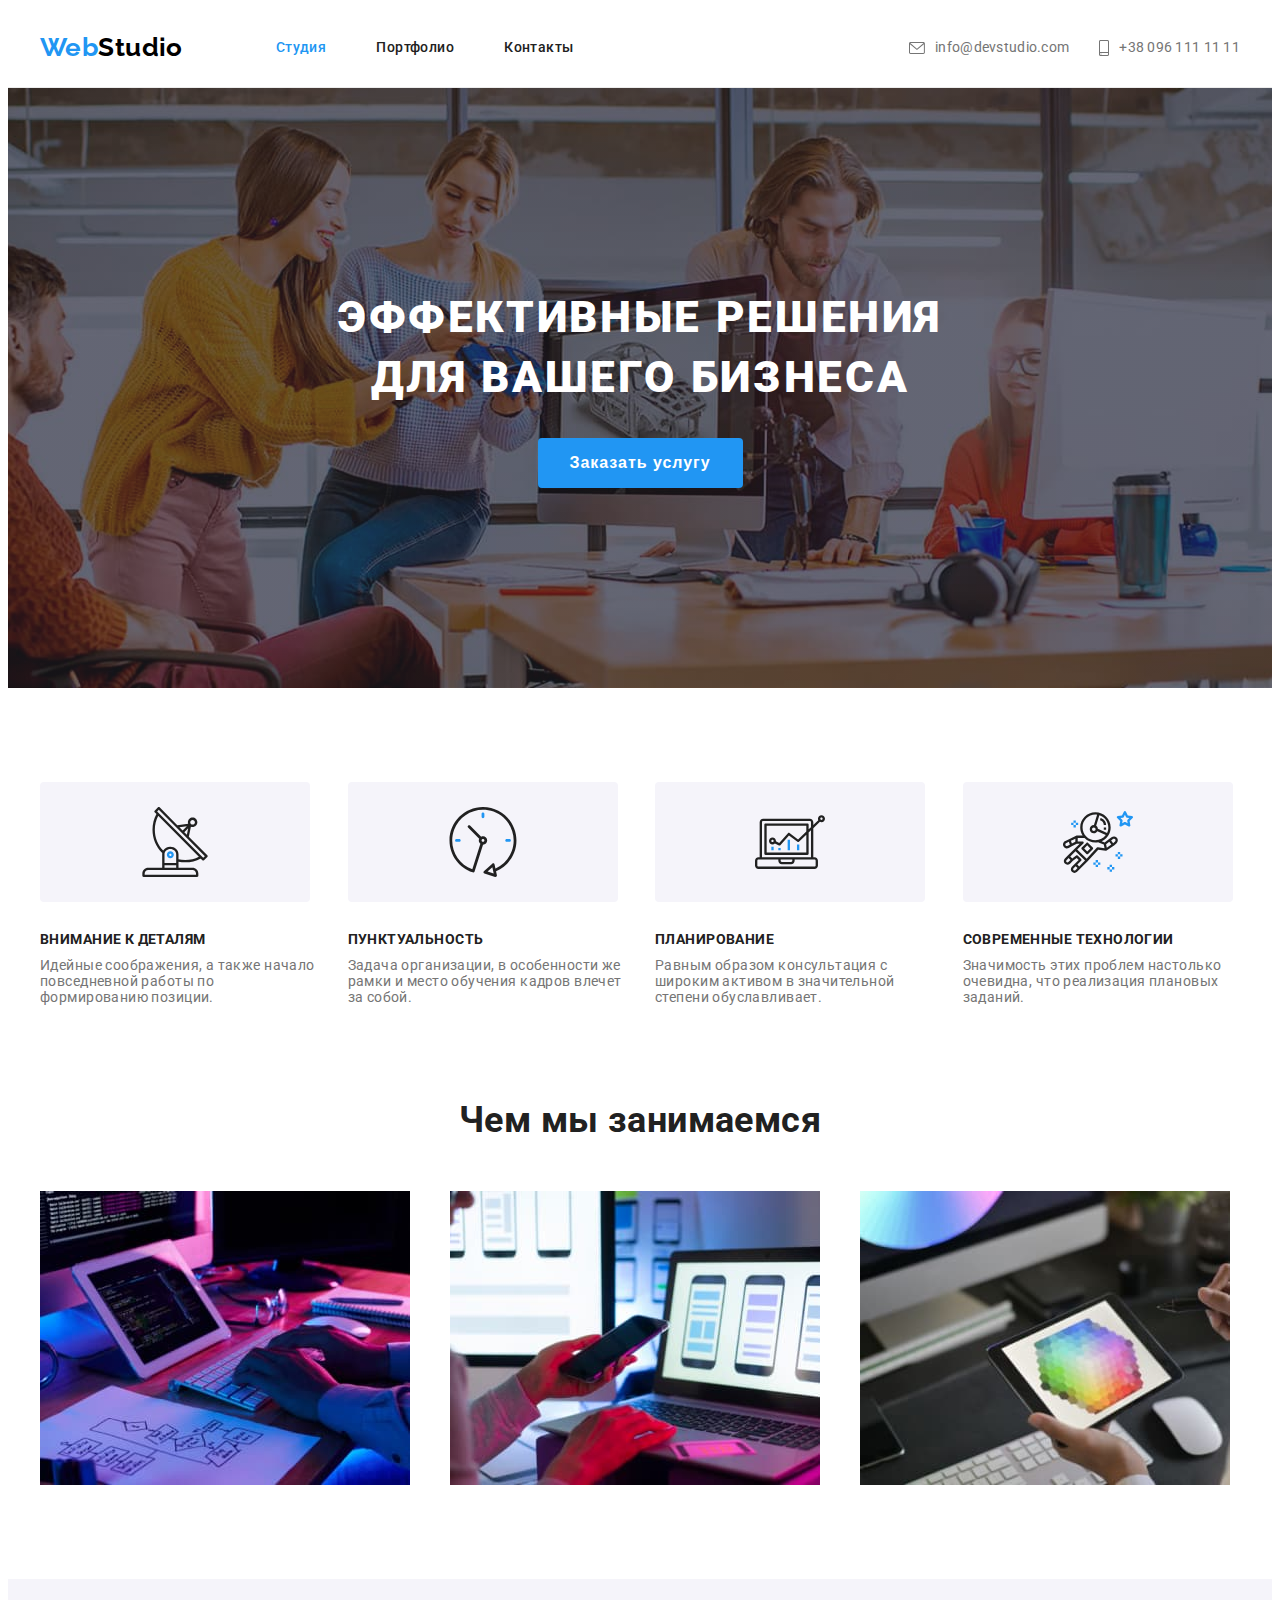
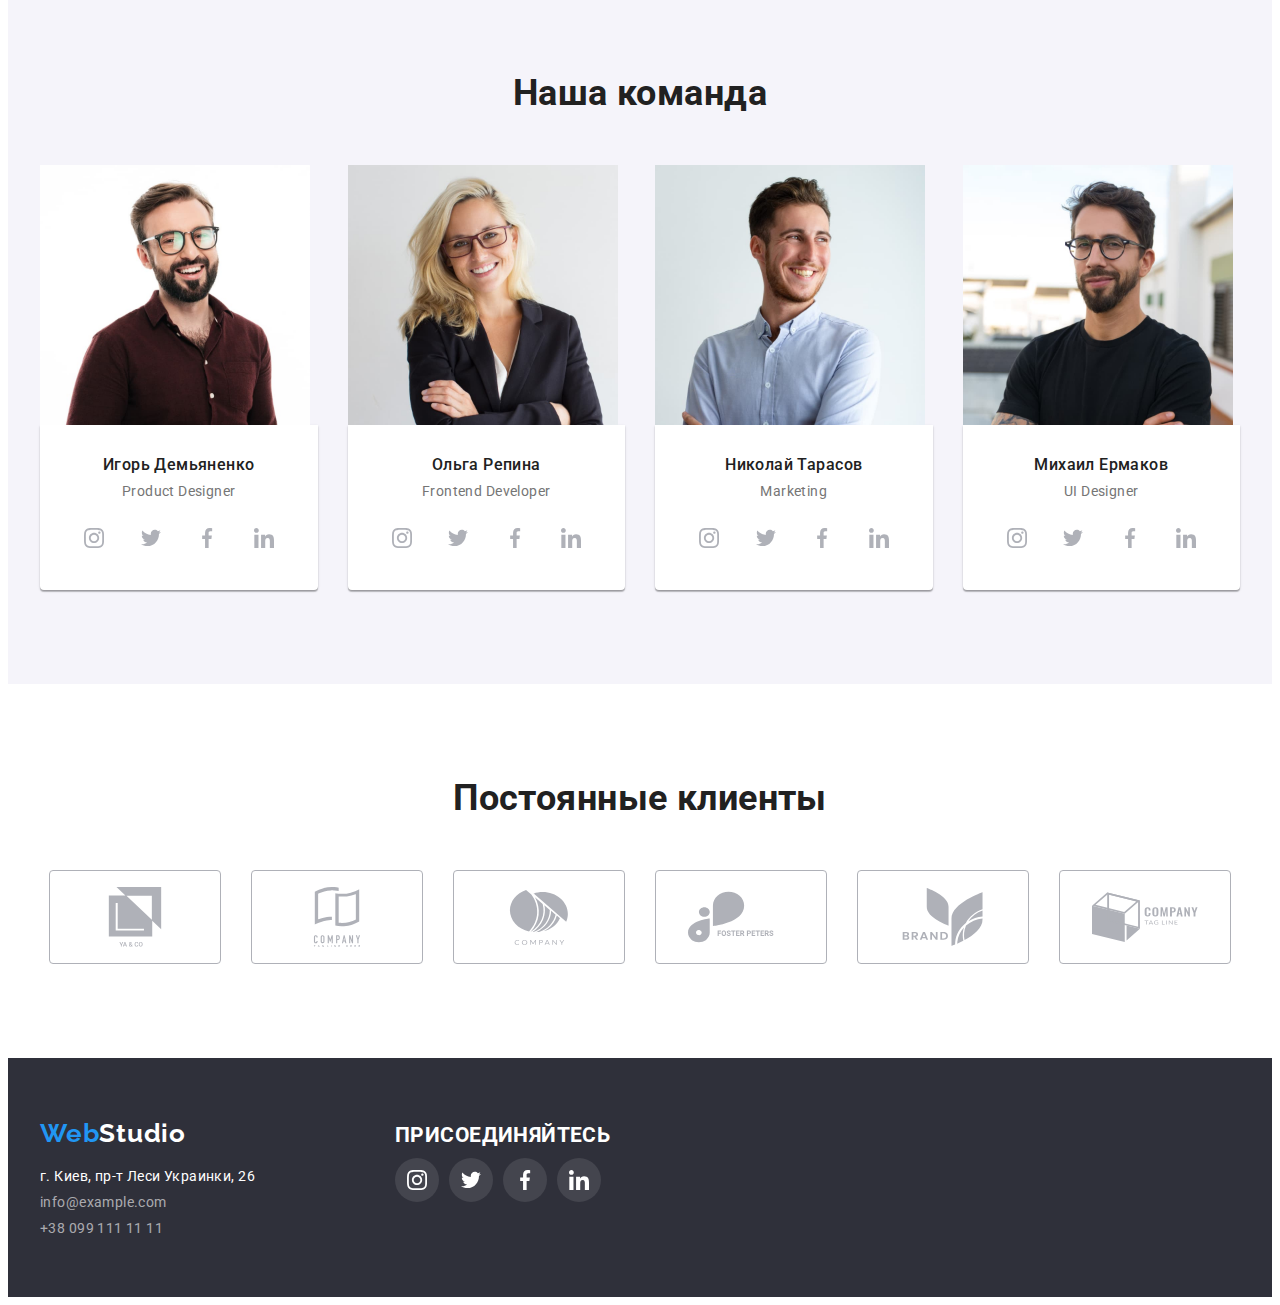
==== index.html @ d31f264c "Выполнение дз 04" ====
<!DOCTYPE html>
<html lang="ru">
  <head>
    <meta charset="UTF-8" />
    <meta http-equiv="X-UA-Compatible" content="IE=edge" />
    <meta name="viewport" content="width=device-width, initial-scale=1.0" />
    <link rel="preconnect" href="https://fonts.googleapis.com" />
    <link rel="preconnect" href="https://fonts.gstatic.com" crossorigin />
    <link href="https://fonts.googleapis.com/css2?family=Raleway:wght@700&family=Roboto:wght@400;500;700;900&display=swap" rel="stylesheet" />
    <link rel="stylesheet" href="https://cdnjs.cloudflare.com/ajax/libs/modern-normalize/1.1.0/modern-normalize.min.css" integrity="sha512-wpPYUAdjBVSE4KJnH1VR1HeZfpl1ub8YT/NKx4PuQ5NmX2tKuGu6U/JRp5y+Y8XG2tV+wKQpNHVUX03MfMFn9Q==" crossorigin="anonymous" referrerpolicy="no-referrer" />
    <title>Студия</title>
    <link rel="stylesheet" href="./css/styles.css" />
  </head>
  <body>
    <header class="main-header">
      <div class="container flex-container">
        <a class="logo-studio" lang="en" href=""><span class="logo-web">Web</span>Studio</a>
        <nav>
          <ul class="navigation">
            <li class="nav-item">
              <a href="./index.html" class="nav-link current">Студия</a>
            </li>
            <li class="nav-item">
              <a href="./portfolio.html" class="nav-link">Портфолио</a>
            </li>
            <li class="nav-item">
              <a href="" class="nav-link">Контакты</a>
            </li>
          </ul>
        </nav>
        <ul class="contacts">
          <li class="contacts-link-item">
            <a class="contacts-link mail" href="mailto:info@devstudio.com">
              <svg class="contacts-link-icon" width="16" height="12">
                <use href="./images/icons.svg#icon-envelope"></use>
              </svg>
              info@devstudio.com</a
            >
          </li>
          <li class="contacts-link-item">
            <a class="contacts-link" href="tel:+380961111111">
              <svg class="contacts-link-icon" width="10" height="16">
                <use href="./images/icons.svg#icon-smartphone"></use>
              </svg>
              +38 096 111 11 11</a
            >
          </li>
        </ul>
      </div>
    </header>
    <main>
      <section class="hero section">
        <div class="container">
          <h1 class="hero-title">Эффективные решения <span class="main-title">для вашего бизнеса</span></h1>
          <button type="button" class="hero-btn">Заказать услугу</button>
        </div>
      </section>

      <section class="specifications section">
        <div class="container">
          <h2 hidden class="title">Характеристики</h2>
          <ul class="specifications-list">
            <li class="specifications-item">
              <div class="container-svg">
                <svg class="specifications-icon" width="70" height="70">
                  <use href="./images/icons.svg#icon-antenna"></use>
                </svg>
              </div>
              <h3 class="subtitle">Внимание к деталям</h3>
              <p>Идейные соображения, а также начало повседневной работы по формированию позиции.</p>
            </li>
            <li class="specifications-item">
              <div class="container-svg">
                <svg class="specifications-icon" width="70" height="70">
                  <use href="./images/icons.svg#icon-clock"></use>
                </svg>
              </div>
              <h3 class="subtitle">Пунктуальность</h3>
              <p>Задача организации, в особенности же рамки и место обучения кадров влечет за собой.</p>
            </li>
            <li class="specifications-item">
              <div class="container-svg">
                <svg class="specifications-icon" width="70" height="70">
                  <use href="./images/icons.svg#icon-diagram"></use>
                </svg>
              </div>

              <h3 class="subtitle">Планирование</h3>
              <p>Равным образом консультация с широким активом в значительной степени обуславливает.</p>
            </li>
            <li class="specifications-item">
              <div class="container-svg">
                <svg class="specifications-icon" width="70" height="70">
                  <use href="./images/icons.svg#icon-astronaut"></use>
                </svg>
              </div>
              <h3 class="subtitle">Современные технологии</h3>
              <p>Значимость этих проблем настолько очевидна, что реализация плановых заданий.</p>
            </li>
          </ul>
          <h2 class="title">Чем мы занимаемся</h2>
          <ul class="examples">
            <li class="examples-list">
              <img src="./images/image-2.jpg" alt="Написание кода" width="370" height="294" />
            </li>
            <li class="examples-list">
              <img src="./images/box.jpg" alt="Оформление дизайна" width="370" height="294" />
            </li>
            <li class="examples-list">
              <img src="./images/image.jpg" alt="Подбор цветовой палитры" width="370" height="294" />
            </li>
          </ul>
        </div>
      </section>
      <section class="team section">
        <div class="container">
          <h2 class="title">Наша команда</h2>
          <ul class="team-list">
            <li class="team-card">
              <img src="./images/igor.jpg" alt="Фото Игоря Демьяненка" width="270" height="260" />
              <div class="card-description">
                <h3 class="name">Игорь Демьяненко</h3>
                <p lang="en">Product Designer</p>
                <ul class="social-list">
                  <li class="social-item">
                    <a class="social-list-link" href="">
                      <svg class="social-icon" width="20" height="20">
                        <use href="./images/icons.svg#icon-instagram"></use>
                      </svg>
                    </a>
                  </li>
                  <li class="social-item">
                    <a class="social-list-link" href="">
                      <svg class="social-icon" width="20" height="20">
                        <use href="./images/icons.svg#icon-twitter"></use>
                      </svg>
                    </a>
                  </li>
                  <li class="social-item">
                    <a class="social-list-link" href="">
                      <svg class="social-icon" width="20" height="20">
                        <use href="./images/icons.svg#icon-facebook"></use>
                      </svg>
                    </a>
                  </li>
                  <li class="social-item">
                    <a class="social-list-link" href="">
                      <svg class="social-icon" width="20" height="20">
                        <use href="./images/icons.svg#icon-linkedin"></use>
                      </svg>
                    </a>
                  </li>
                </ul>
              </div>
            </li>
            <li class="team-card">
              <img src="./images/olga.jpg" alt="Фото Ольги Репиной " width="270" height="260" />
              <div class="card-description">
                <h3 class="name">Ольга Репина</h3>
                <p lang="en">Frontend Developer</p>
                <ul class="social-list">
                  <li class="social-item">
                    <a class="social-list-link" href="">
                      <svg class="social-icon" width="20" height="20">
                        <use href="./images/icons.svg#icon-instagram"></use>
                      </svg>
                    </a>
                  </li>
                  <li class="social-item">
                    <a class="social-list-link" href="">
                      <svg class="social-icon" width="20" height="20">
                        <use href="./images/icons.svg#icon-twitter"></use>
                      </svg>
                    </a>
                  </li>
                  <li class="social-item">
                    <a class="social-list-link" href="">
                      <svg class="social-icon" width="20" height="20">
                        <use href="./images/icons.svg#icon-facebook"></use>
                      </svg>
                    </a>
                  </li>
                  <li class="social-item">
                    <a class="social-list-link" href="">
                      <svg class="social-icon" width="20" height="20">
                        <use href="./images/icons.svg#icon-linkedin"></use>
                      </svg>
                    </a>
                  </li>
                </ul>
              </div>
            </li>
            <li class="team-card">
              <img src="./images/nikolay.jpg" alt="Фото Николая Тарасова " width="270" height="260" />
              <div class="card-description">
                <h3 class="name">Николай Тарасов</h3>
                <p lang="en">Marketing</p>
                <ul class="social-list">
                  <li class="social-item">
                    <a class="social-list-link" href="">
                      <svg class="social-icon" width="20" height="20">
                        <use href="./images/icons.svg#icon-instagram"></use>
                      </svg>
                    </a>
                  </li>
                  <li class="social-item">
                    <a class="social-list-link" href="">
                      <svg class="social-icon" width="20" height="20">
                        <use href="./images/icons.svg#icon-twitter"></use>
                      </svg>
                    </a>
                  </li>
                  <li class="social-item">
                    <a class="social-list-link" href="">
                      <svg class="social-icon" width="20" height="20">
                        <use href="./images/icons.svg#icon-facebook"></use>
                      </svg>
                    </a>
                  </li>
                  <li class="social-item">
                    <a class="social-list-link" href="">
                      <svg class="social-icon" width="20" height="20">
                        <use href="./images/icons.svg#icon-linkedin"></use>
                      </svg>
                    </a>
                  </li>
                </ul>
              </div>
            </li>
            <li class="team-card">
              <img src="./images/mihail.jpg" alt="Фото Михаила Ермакова" width="270" height="260" />
              <div class="card-description">
                <h3 class="name">Михаил Ермаков</h3>
                <p lang="en">UI Designer</p>
                <ul class="social-list">
                  <li class="social-item">
                    <a class="social-list-link" href="">
                      <svg class="social-icon" width="20" height="20">
                        <use href="./images/icons.svg#icon-instagram"></use>
                      </svg>
                    </a>
                  </li>
                  <li class="social-item">
                    <a class="social-list-link" href="">
                      <svg class="social-icon" width="20" height="20">
                        <use href="./images/icons.svg#icon-twitter"></use>
                      </svg>
                    </a>
                  </li>
                  <li class="social-item">
                    <a class="social-list-link" href="">
                      <svg class="social-icon" width="20" height="20">
                        <use href="./images/icons.svg#icon-facebook"></use>
                      </svg>
                    </a>
                  </li>
                  <li class="social-item">
                    <a class="social-list-link" href="">
                      <svg class="social-icon" width="20" height="20">
                        <use href="./images/icons.svg#icon-linkedin"></use>
                      </svg>
                    </a>
                  </li>
                </ul>
              </div>
            </li>
          </ul>
        </div>
      </section>
      <section class="clients-company section">
        <div class="container">
          <h2 class="title">Постоянные клиенты</h2>
          <ul class="company-list">
            <li class="company-item">
              <a class="company-link" href="">
                <svg class="company-icon" width="106" height="60">
                  <use href="./images/icons.svg#icon-company-1"></use>
                </svg>
              </a>
            </li>
            <li class="company-item">
              <a class="company-link" href="">
                <svg class="company-icon" width="106" height="60">
                  <use href="./images/icons.svg#icon-company-2"></use>
                </svg>
              </a>
            </li>
            <li class="company-item">
              <a class="company-link" href="">
                <svg class="company-icon" width="106" height="60">
                  <use href="./images/icons.svg#icon-company-3"></use>
                </svg>
              </a>
            </li>
            <li class="company-item">
              <a class="company-link" href="">
                <svg class="company-icon" width="106" height="60">
                  <use href="./images/icons.svg#icon-company-4"></use>
                </svg>
              </a>
            </li>
            <li class="company-item">
              <a class="company-link" href="">
                <svg class="company-icon" width="106" height="60">
                  <use href="./images/icons.svg#icon-company-5"></use>
                </svg>
              </a>
            </li>
            <li class="company-item">
              <a class="company-link" href="">
                <svg class="company-icon" width="106" height="60">
                  <use href="./images/icons.svg#icon-company-6"></use>
                </svg>
              </a>
            </li>
          </ul>
        </div>
      </section>
    </main>
    <footer class="footer">
      <div class="footer-wrapper container">
       <div class="address">
        <a class="footer-logo" lang="en" href=""><span class="logo-web">Web</span>Studio</a>
        <address class="address">
          <a class="address-link" href="https://goo.gl/maps/zaudJvPyuSCuQ7F1A" target="_blank" rel="noreferrer noopener">г. Киев, пр-т Леси Украинки, 26</a>
          <a class="link footer-mail" href="mailto:info@example.com">info@example.com</a>
          <a class="link" href="tel:+380991111111">+38 099 111 11 11</a>
        </address>
       </div>
        <div>
          <h2 class="footer-title">Присоединяйтесь</h2>
          <ul class="footer-social-list">
            <li class="footer-social-item">
              <a class="social-list-link" href="">
                <svg class="social-icon" width="20" height="20">
                  <use href="./images/icons.svg#icon-instagram"></use>
                </svg>
              </a>
            </li>
            <li class="footer-social-item">
              <a class="social-list-link" href="">
                <svg class="social-icon" width="20" height="20">
                  <use href="./images/icons.svg#icon-twitter"></use>
                </svg>
              </a>
            </li>
            <li class="footer-social-item">
              <a class="social-list-link" href="">
                <svg class="social-icon" width="20" height="20">
                  <use href="./images/icons.svg#icon-facebook"></use>
                </svg>
              </a>
            </li>
            <li class="footer-social-item">
              <a class="social-list-link" href="">
                <svg class="social-icon" width="20" height="20">
                  <use href="./images/icons.svg#icon-linkedin"></use>
                </svg>
              </a>
            </li>
          </ul>
        </div>
      </div>
    </footer>
  </body>
</html>
---- css/styles.css ----
:root {
  --text-color: #757575;
  --title-color: #212121;
  --active-link: #2196f3;
  --color-hero-title: #2f303a;
  --white-color: #ffffff;
  --link-color: rgba(255, 255, 255, 0.6);
  --logo-color: #000000;
  --color-active-button: #188ce8;
  --bg-color-section-team: #f5f4fa;
  --color-social-link: #AFB1B8;
}
ul {
  list-style: none;
}
a {
  text-decoration: none;
}
h1,
h2,
h3,
p,
ul {
  margin-top: 0;
  margin-bottom: 0;
  padding-left: 0;
}
body {
  font-family: Roboto, sans-serif;
  font-style: normal;
  font-weight: 400;
  font-size: 14px;
  line-height: 1.14;
  letter-spacing: 0.03em;
  color: var(--text-color);
  background-color: var(--white-color);
}
.container {
  width: 1200px;
  margin-left: auto;
  margin-right: auto;
  padding-left: 15px;
  padding-right: 15px;
}
.section {
  padding-top: 94px;
  padding-bottom: 94px;
}
/*header */
.main-header {
  padding-top: 24px;
  padding-bottom: 24px;
  border-bottom: 1px solid #ececec;
}
.navigation {
  display: flex;
}
.flex-container {
  display: flex;
  align-items: center;
}
.logo-studio {
  font-family: Raleway, sans-serif;
  font-weight: 700;
  font-size: 26px;
  line-height: 1.2;
  color: var(--logo-color);
  margin-right: 93px;
  align-items: center;
}
.logo-web {
  color: var(--active-link);
}
.nav-item:not(:last-child) {
  margin-right: 50px;
}
.nav-link {
  font-weight: 500;
  color: var(--title-color);
}
.nav-link:hover,
.nav-link:focus {
  color: var(--active-link);
}
.nav-link.current {
  color: var(--active-link);
}
.contacts {
  display: flex;
  align-items: center;
  margin-left: auto;
}
.contacts-link-item {
  display: flex;
  align-items: center;
}
.contacts-link {
  display: flex;
  align-items: center;
  letter-spacing: 0.02em;
  color: var(--text-color);
}
.contacts-link-icon {
  margin-right: 10px;
  fill: currentColor;
}
.mail {
  margin-right: 30px;
}

.contacts-link:hover, 
.contacts-link:focus {
  color: var(--active-link);
}
/* hero section */
.hero {
  background-size: cover;
  max-width: 1600px;
  background-position: center;
  margin-left: auto;
  margin-right: auto;
  background-image: linear-gradient(to right, rgba(47, 48, 58, 0.4), rgba(47, 48, 58, 0.4)), url(../images/hero-banner.jpg);
  padding: 200px 0;
  text-align: center;
  background-color: #c4c4c4;
}
.hero-title {
  font-weight: 900;
  font-size: 44px;
  line-height: 1.36;
  color: var(--white-color);
  text-align: center;
  letter-spacing: 0.06em;
  text-transform: uppercase;
  margin-bottom: 30px;
}
.main-title {
  display: block;
}
.hero-btn {
  min-width: 200px;
  padding: 10px 32px;
  font-weight: 700;
  font-size: 16px;
  line-height: 1.88;
  background-color: var(--active-link);
  color: var(--white-color);
  cursor: pointer;
  letter-spacing: 0.06em;
  border-radius: 4px;
  border: transparent;
}
.hero-btn:hover,
.hero-btn:focus {
  background-color: var(--color-active-button);
}
/* section specifications */
.specifications-list {
  display: flex;
  margin-bottom: 94px;
  margin-left: -30px;
}
.specifications-item {
  margin-left: 30px;
  flex-basis: calc((100% - 120px) / 4);
}
.container-svg{
  display: flex;
  justify-content: center;
  align-items: center;
  margin-bottom: 30px;
  width: 270px;
  height: 120px;
  background: #F5F4FA;
  border-radius: 4px;
}
.title {
  font-weight: 700;
  font-size: 36px;
  line-height: 1.16;
  color: var(--title-color);
  text-align: center;
  margin-bottom: 50px;
}
.subtitle {
  margin-bottom: 10px;
  font-weight: 700;
  font-size: 14px;
  text-transform: uppercase;
  color: var(--title-color);
}
.examples {
  display: flex;
  margin-left: -30px;
}
.examples-list {
  margin-left: 30px;
  flex-basis: calc((100% - 90px) / 3);
}
/* section team */
.team {
  background: var(--bg-color-section-team);
}
img {
  display: block;
  max-width: 100%;
  height: auto;
}
.team-list {
  display: flex;
  margin-left: -30px;
}
.team-card {
  margin-left: 30px;
  flex-basis: calc((100% - 120px) / 4);
}
.card-description {
  padding-top: 30px;
  text-align: center;
  box-shadow: 0px 1px 3px rgba(0, 0, 0, 0.12), 0px 1px 1px rgba(0, 0, 0, 0.14), 0px 2px 1px rgba(0, 0, 0, 0.2);
  border-radius: 0px 0px 4px 4px;
  background-color: var(--white-color);
}
.team .name {
  font-weight: 500;
  font-size: 16px;
  line-height: 1.19;
  color: var(--title-color);
  margin-bottom: 10px;
}
.social-list {
  display: flex;
  align-items:center;
  justify-content: space-between;
  padding: 16px 32px 30px;
}
.social-list-link {
  display: flex;
  align-items: center;
  justify-content: center;
  width: 44px;
  height: 44px;
  border-radius: 50%;
  color: var(--color-social-link);
}
.social-list-link:hover,
.social-list-link:focus 
{
color: var(--white-color);
background-color: var(--active-link);
}
.social-icon
{
 fill:currentColor;
}

/* company-clients section*/
.company-list
{
  display: flex;
  align-items: center;
  justify-content: center;
}
.company-link{
  display: flex;
  align-items: center;
  justify-content: center;
  width: 170px;
  height: 92px;
  border: 1px solid #AFB1B8;
  border-radius: 4px;
  color: var(--color-social-link);
}
.company-link:hover,
.company-link:focus 
{
 color:  var(--active-link);
  border: 1px solid var(--active-link);
  
}
.company-icon {
  fill:currentColor;
}

.company-item:not(:last-child) {
  margin-right: 30px;
}
/* footer */
.footer {
  padding-top: 60px;
  padding-bottom: 60px;
  background-color: var(--color-hero-title);
}
.footer-logo {
  display: block;
  margin-bottom: 20px;
  font-family: Raleway, sans-serif;
  font-weight: bold;
  font-size: 26px;
  line-height: 1.19;
  letter-spacing: 0.03em;
  color: var(--white-color);
}
.address-link {
  display: block;
  margin-bottom: 10px;
  font-style: normal;
  color: var(--white-color);
}
.link {
  font-style: normal;
  color: var(--link-color);
}
.footer-mail {
  display: block;
  margin-bottom: 10px;
}
.footer-title {
font-weight: 700;
text-transform: uppercase;
color: var(--white-color);
margin-bottom: 10px;
}
.footer-social-item >.social-list-link
{   margin-right: 10px;
    display: flex;
    align-items: center;
    justify-content: center;
    width: 44px;
    height: 44px;
    border-radius: 50%;
    background: rgba(255, 255, 255, 0.1);
}
.footer-social-item .social-icon {
  fill: var(--white-color);
}
.footer-social-item .social-list-link:hover,
.footer-social-item .social-list-link:focus 
{
color: var(--white-color);
background-color: var(--active-link);
}
.footer-social-list
{
display: flex;
}
.footer-wrapper{
display: flex;
align-items: baseline;
}

.address {
  margin-right: 70px;
}
/* page portfolio  */
.filters-button {
  display: flex;
  justify-content: center;
  margin-bottom: 50px;
}

.btn {
  margin-right: 8px;
}

.btn:last-child {
  margin-right: 0;
}

.button {
  padding: 6px 22px;
  font-family: inherit;
  background-color: var(--bg-color-section-team);
  color: var(--title-color);
  font-weight: 500;
  font-size: 16px;
  line-height: 1.6;
  text-align: center;
  border-radius: 4px;
  border: none;
  letter-spacing: 0.03em;
  cursor: pointer;
}
.button:hover,
.button:focus {
  background-color: var(--active-link);
  color: var(--white-color);
  box-shadow: 0px 3px 1px rgba(0, 0, 0, 0.1), 
  0px 1px 2px rgba(0, 0, 0, 0.08), 
  0px 2px 2px rgba(0, 0, 0, 0.12);
}
.portfolio .title {
  font-weight: 700;
  font-size: 18px;
  line-height: 2;
  letter-spacing: 0.06em;
  color: var(--title-color);
}
.portfolio {
  display: flex;
  flex-wrap: wrap;
}

.porfolio-item {
  margin-right: 30px;
  margin-bottom: 30px;
}
.porfolio-item:nth-child(3n) {
  margin-right: 0;
}
.porfolio-item:nth-last-child(-n + 3) {
  margin-bottom: 0;
}
.porfolio-item:hover {
  box-shadow:0px 4px 4px rgba(0, 0, 0, 0.25);
  cursor: pointer;
}
.description {
  padding: 20px 24px;
  background: #ffffff;
  border: 1px solid #eeeeee;
}

.portfolio-title {
  font-weight: 700;
  font-size: 18px;
  line-height: 2;
  color: var(--title-color);
}
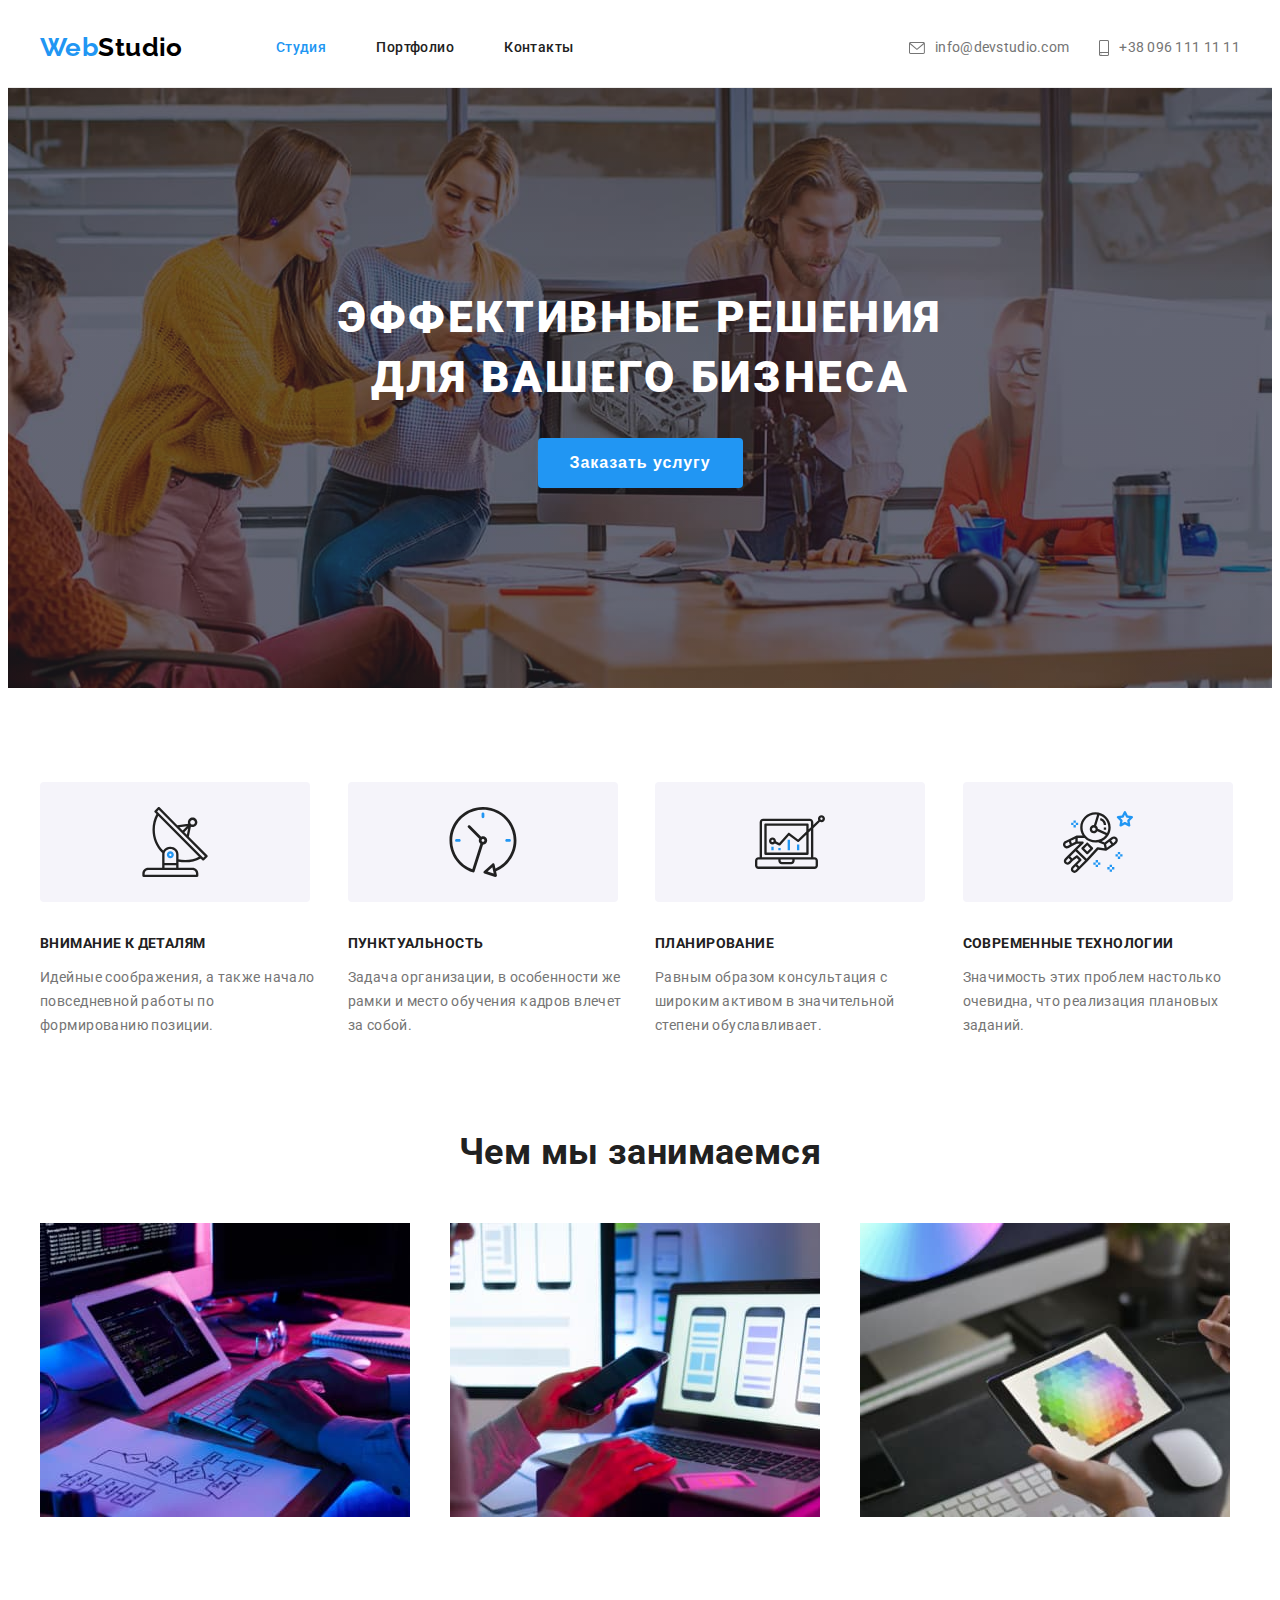
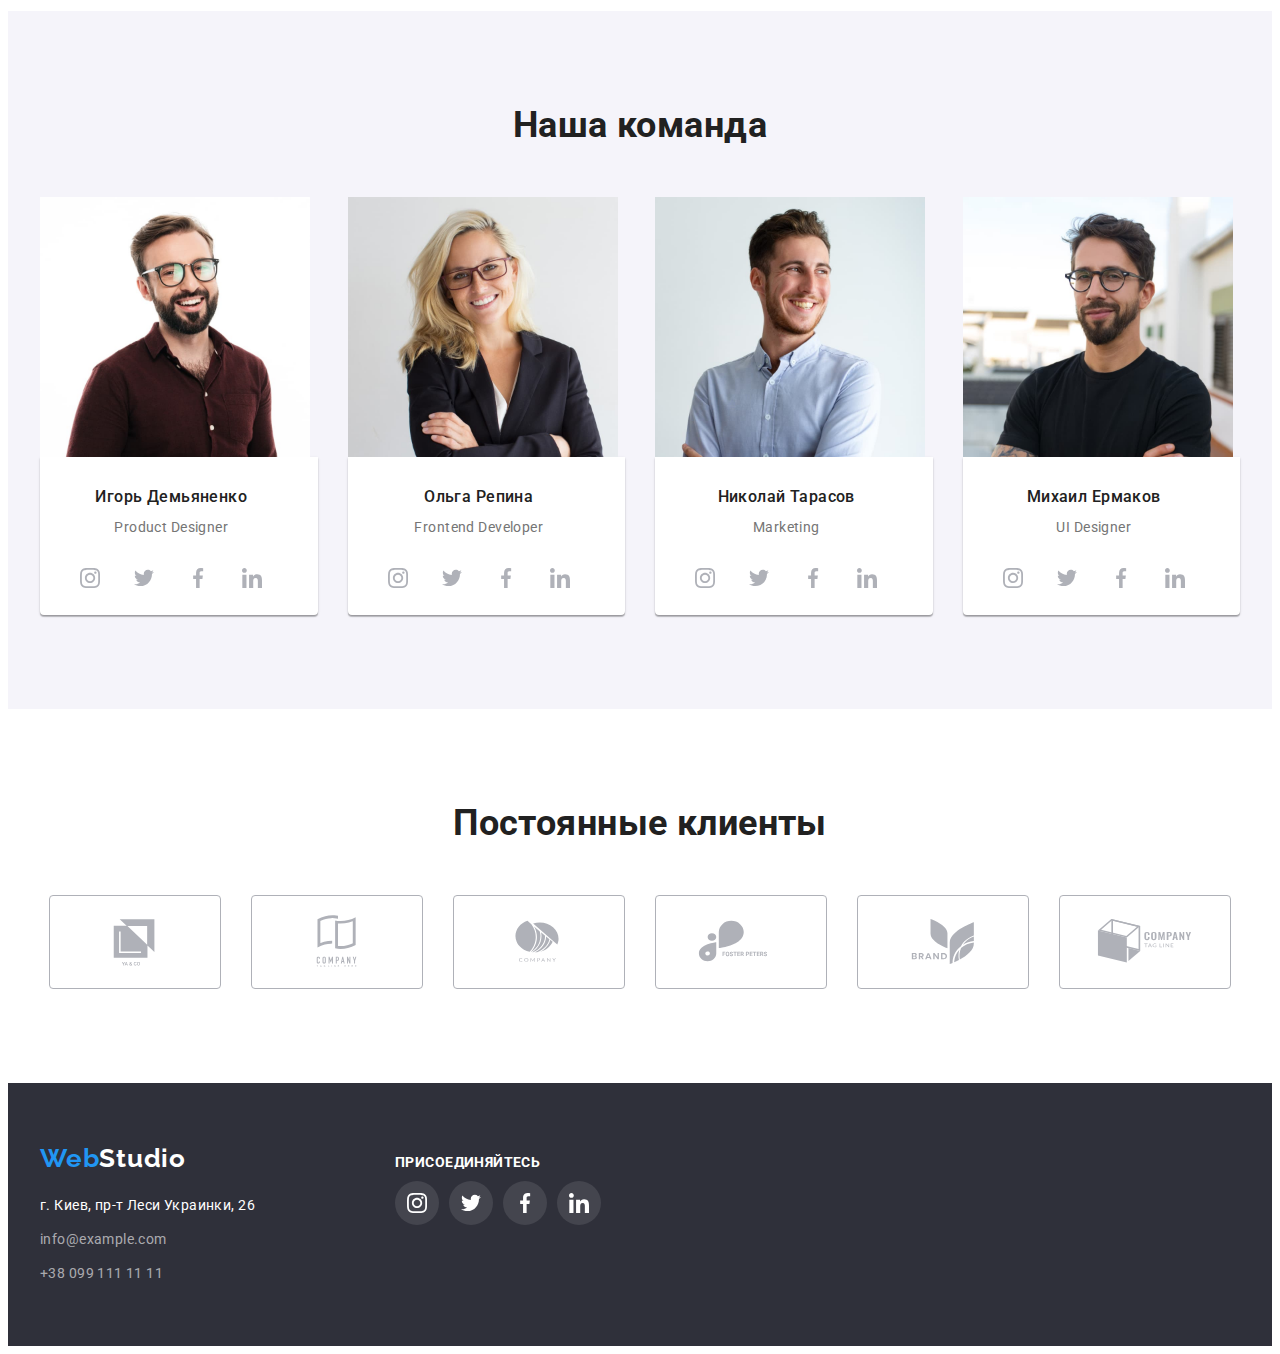
==== commit 0cad2407: "Внесены правки по дз №04" ====
--- a/index.html
+++ b/index.html
@@ -67,7 +67,7 @@
                 </svg>
               </div>
               <h3 class="subtitle">Внимание к деталям</h3>
-              <p>Идейные соображения, а также начало повседневной работы по формированию позиции.</p>
+              <p class="specifications-description">Идейные соображения, а также начало повседневной работы по формированию позиции.</p>
             </li>
             <li class="specifications-item">
               <div class="container-svg">
@@ -76,7 +76,7 @@
                 </svg>
               </div>
               <h3 class="subtitle">Пунктуальность</h3>
-              <p>Задача организации, в особенности же рамки и место обучения кадров влечет за собой.</p>
+              <p class="specifications-description">Задача организации, в особенности же рамки и место обучения кадров влечет за собой.</p>
             </li>
             <li class="specifications-item">
               <div class="container-svg">
@@ -86,7 +86,7 @@
               </div>
 
               <h3 class="subtitle">Планирование</h3>
-              <p>Равным образом консультация с широким активом в значительной степени обуславливает.</p>
+              <p class="specifications-description">Равным образом консультация с широким активом в значительной степени обуславливает.</p>
             </li>
             <li class="specifications-item">
               <div class="container-svg">
@@ -95,7 +95,7 @@
                 </svg>
               </div>
               <h3 class="subtitle">Современные технологии</h3>
-              <p>Значимость этих проблем настолько очевидна, что реализация плановых заданий.</p>
+              <p class="specifications-description">Значимость этих проблем настолько очевидна, что реализация плановых заданий.</p>
             </li>
           </ul>
           <h2 class="title">Чем мы занимаемся</h2>
--- a/css/styles.css
+++ b/css/styles.css
@@ -30,7 +30,7 @@
   font-style: normal;
   font-weight: 400;
   font-size: 14px;
-  line-height: 1.14;
+  line-height: 1.71;
   letter-spacing: 0.03em;
   color: var(--text-color);
   background-color: var(--white-color);
@@ -215,7 +215,7 @@
   flex-basis: calc((100% - 120px) / 4);
 }
 .card-description {
-  padding-top: 30px;
+  padding: 30px 30px 15px 15px;
   text-align: center;
   box-shadow: 0px 1px 3px rgba(0, 0, 0, 0.12), 0px 1px 1px rgba(0, 0, 0, 0.14), 0px 2px 1px rgba(0, 0, 0, 0.2);
   border-radius: 0px 0px 4px 4px;
@@ -228,11 +228,19 @@
   color: var(--title-color);
   margin-bottom: 10px;
 }
+.card-description p {
+  margin-bottom: 16px;
+}
+.social-item {
+  margin-right: 10px;
+}
+.social-item:last-child {
+  margin-right: 0;
+}
 .social-list {
   display: flex;
   align-items:center;
-  justify-content: space-between;
-  padding: 16px 32px 30px;
+  justify-content: center;
 }
 .social-list-link {
   display: flex;
@@ -316,7 +324,8 @@
   margin-bottom: 10px;
 }
 .footer-title {
-font-weight: 700;
+font-size: 14px;
+line-height: 1.14;
 text-transform: uppercase;
 color: var(--white-color);
 margin-bottom: 10px;
